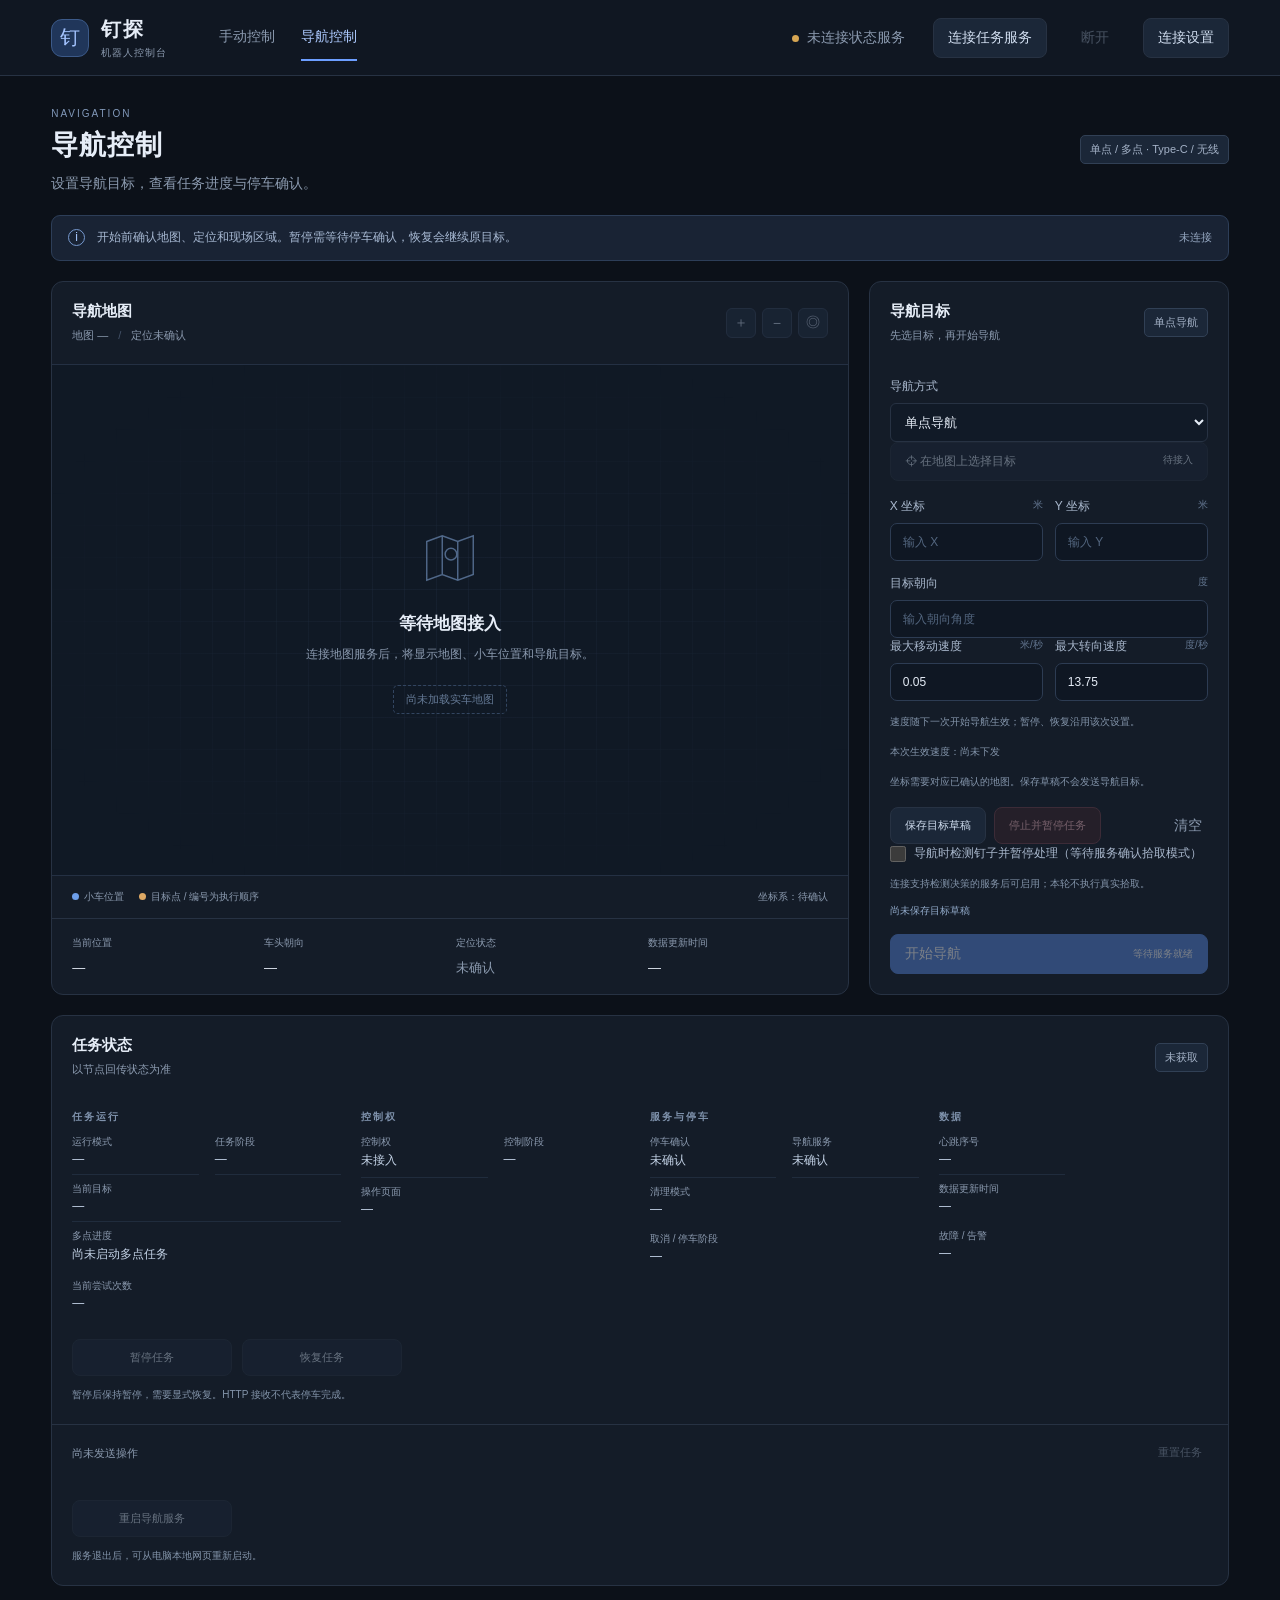
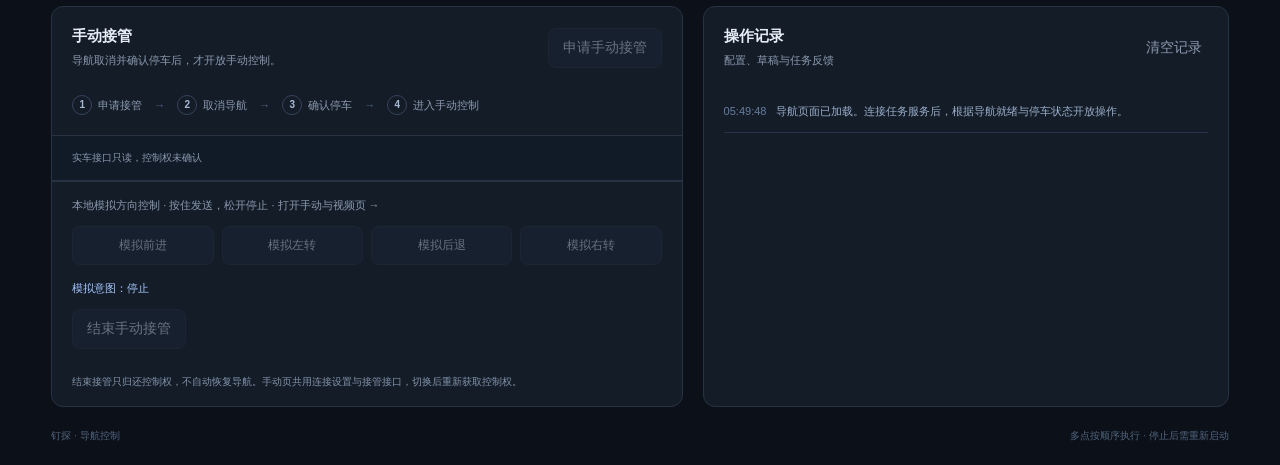
==== navigation.html @ 85d729f3 "Fix video connection settings across robot networks and verify HTTP frames" ====
<!DOCTYPE html>
<html lang="zh-CN">
<head>
  <meta charset="UTF-8" />
  <meta name="viewport" content="width=device-width, initial-scale=1.0" />
  <title>钉探 · 导航控制</title>
  <link rel="stylesheet" href="topbar.css" />
  <link rel="stylesheet" href="navigation.css?v=20261006-waypoints" />
  <link rel="stylesheet" href="connection-settings.css?v=20261006-video-network" />
</head>
<body>
  <header class="topbar">
    <a class="brand" href="index.html"><span class="brand-mark">钉</span><strong>钉探<span>机器人控制台</span></strong></a>
    <nav aria-label="控制页面"><a href="index.html">手动控制</a><a href="navigation.html" aria-current="page">导航控制</a></nav>
    <span class="connection"><i></i><span id="connectionText">未连接状态服务</span></span>
    <button class="button subtle" id="connectButton" type="button">连接任务服务</button>
    <button class="text-button" id="disconnectButton" type="button" disabled>断开</button>
    <button class="button subtle" id="settingsButton" type="button">连接设置</button>
  </header>
  <main>
    <div class="page-heading"><div><span class="eyebrow">NAVIGATION</span><h1>导航控制</h1><p>设置导航目标，查看任务进度与停车确认。</p></div><span class="version">单点 / 多点 · Type-C / 无线</span></div>
    <div class="notice"><span class="notice-icon">i</span><p>开始前确认地图、定位和现场区域。暂停需等待停车确认，恢复会继续原目标。</p><span id="modeNotice">未连接</span></div>
    <div class="workspace">
      <section class="map-card card" aria-labelledby="mapTitle">
        <div class="card-heading"><div><h2 id="mapTitle">导航地图</h2><p>地图 — <span class="separator">/</span> 定位未确认</p></div><div class="map-tools"><button disabled data-map-action="zoom-in" aria-label="放大地图">＋</button><button disabled data-map-action="zoom-out" aria-label="缩小地图">−</button><button disabled data-map-action="center" aria-label="回到小车位置">◎</button></div></div>
        <div class="map-stage"><div class="map-grid"></div><div class="map-empty"><svg viewBox="0 0 64 64" aria-hidden="true"><path d="M8 15l16-6 16 6 16-6v40l-16 6-16-6-16 6zM24 9v40M40 15v40"/><circle cx="33" cy="28" r="6"/></svg><h3>等待地图接入</h3><p>连接地图服务后，将显示地图、小车位置和导航目标。</p><span>尚未加载实车地图</span></div></div>
        <div class="map-footer"><div><span class="legend robot"></span>小车位置 <span class="legend target"></span>目标点 / 编号为执行顺序</div><span>坐标系：待确认</span></div>
        <div class="map-details"><div><span>当前位置</span><strong>—</strong></div><div><span>车头朝向</span><strong>—</strong></div><div><span>定位状态</span><strong class="muted">未确认</strong></div><div><span>数据更新时间</span><strong>—</strong></div></div>
      </section>
      <section class="card target-card" aria-labelledby="targetTitle">
        <div class="card-heading"><div><h2 id="targetTitle">导航目标</h2><p>先选目标，再开始导航</p></div><span class="small-tag" id="navigationModeTag">单点导航</span></div>
        <form id="goalForm">
          <label class="yaw-field">导航方式<select id="navigationMode"><option value="single">单点导航</option><option value="multi">多点导航</option></select></label>
          <button class="map-pick button subtle" type="button" disabled>⌖ 在地图上选择目标 <span>待接入</span></button>
          <div class="coordinate-fields"><label>X 坐标 <span>米</span><input id="goalX" type="number" step="any" placeholder="输入 X" required /></label><label>Y 坐标 <span>米</span><input id="goalY" type="number" step="any" placeholder="输入 Y" required /></label></div>
          <label class="yaw-field">目标朝向 <span>度</span><input id="goalYaw" type="number" step="any" placeholder="输入朝向角度" required /></label>
          <section id="routeEditor" class="route-editor" hidden aria-label="多点导航队列">
            <div class="draft-actions"><button type="button" class="button subtle" id="addWaypoint">加入当前点</button><button type="button" class="text-button" id="clearWaypoints">清空点位</button></div>
            <p class="form-hint" id="routeHint">选点并设置朝向后，点击“加入当前点”，最多 20 点；每到一点停车确认后继续。</p>
            <ol id="waypointList" class="waypoint-list"></ol>
          </section>
          <div class="coordinate-fields speed-fields"><label>最大移动速度 <span>米/秒</span><input id="maxLinearSpeed" type="number" min="0.001" max="0.06" step="any" value="0.05" required /></label><label>最大转向速度 <span>度/秒</span><input id="maxAngularSpeed" type="number" min="0.01" max="13.75" step="any" value="13.75" required /></label></div>
          <p class="form-hint" id="speedHint" role="status">速度随下一次开始导航生效；暂停、恢复沿用该次设置。</p>
          <p class="form-hint" id="appliedSpeed" role="status">本次生效速度：尚未下发</p>
          <p class="form-hint">坐标需要对应已确认的地图。保存草稿不会发送导航目标。</p>
          <div class="draft-actions"><button class="button subtle" type="submit">保存目标草稿</button><button class="button stop-button" id="stopButton" type="button" disabled>停止并暂停任务</button><button class="text-button" id="clearDraft" type="button">清空</button></div>
          <p><label class="pickup-option"><input id="autoPickup" type="checkbox" disabled> <span id="autoPickupLabel">导航时检测钉子并暂停处理（等待服务确认拾取模式）</span></label></p>
          <p class="form-hint" id="decisionStatus" role="status">连接支持检测决策的服务后可启用；本轮不执行真实拾取。</p>
          <p id="draftStatus" class="draft-status" role="status">尚未保存目标草稿</p>
          <button class="button primary full" id="startButton" type="button" disabled>开始导航 <span>等待服务就绪</span></button>
        </form>
      </section>
    </div>
    <section class="card task-card" aria-labelledby="taskTitle">
      <div class="card-heading"><div><h2 id="taskTitle">任务状态</h2><p>以节点回传状态为准</p></div><span class="small-tag" id="taskBadge">未获取</span></div>
      <div class="status-groups">
        <section class="status-group">
          <h3 class="status-group-title">任务运行</h3>
          <dl class="status-grid">
            <div class="status-item"><dt>运行模式</dt><dd id="missionMode">—</dd></div>
            <div class="status-item"><dt>任务阶段</dt><dd id="missionState">—</dd></div>
            <div class="status-item wide"><dt>当前目标</dt><dd id="missionGoal">—</dd></div>
            <div class="status-item wide"><dt>多点进度</dt><dd id="routeProgress" role="status">尚未启动多点任务</dd></div>
            <div class="status-item"><dt>当前尝试次数</dt><dd id="attemptState">—</dd></div>
          </dl>
        </section>
        <section class="status-group">
          <h3 class="status-group-title">控制权</h3>
          <dl class="status-grid">
            <div class="status-item"><dt>控制权</dt><dd id="controlOwner">未接入</dd></div>
            <div class="status-item"><dt>控制阶段</dt><dd id="controlPhase">—</dd></div>
            <div class="status-item"><dt>操作页面</dt><dd id="controllerPage">—</dd></div>
          </dl>
        </section>
        <section class="status-group">
          <h3 class="status-group-title">服务与停车</h3>
          <dl class="status-grid">
            <div class="status-item"><dt>停车确认</dt><dd id="stationaryState">未确认</dd></div>
            <div class="status-item"><dt>导航服务</dt><dd id="actionReady">未确认</dd></div>
            <div class="status-item"><dt>清理模式</dt><dd id="cleaningMode">—</dd></div>
            <div class="status-item wide"><dt>取消 / 停车阶段</dt><dd id="haltState">—</dd></div>
          </dl>
        </section>
        <section class="status-group">
          <h3 class="status-group-title">数据</h3>
          <dl class="status-grid">
            <div class="status-item"><dt>心跳序号</dt><dd id="statusSequence">—</dd></div>
            <div class="status-item wide"><dt>数据更新时间</dt><dd id="statusTime">—</dd></div>
            <div class="status-item wide"><dt>故障 / 告警</dt><dd id="missionAlarm">—</dd></div>
          </dl>
        </section>
      </div>
      <div class="task-actions"><button class="button subtle" id="pauseButton" disabled>暂停任务</button><button class="button subtle" id="resumeButton" disabled>恢复任务</button></div>
      <p class="form-hint">暂停后保持暂停，需要显式恢复。HTTP 接收不代表停车完成。</p><div class="command-panel"><p id="commandFeedback" role="status">尚未发送操作</p><button class="text-button" id="resetButton" disabled>重置任务</button></div>
      <div class="task-actions"><button class="button subtle" id="restartServiceButton" disabled>重启导航服务</button></div>
      <p class="form-hint" id="restartServiceStatus" role="status">服务退出后，可从电脑本地网页重新启动。</p>
      <dialog id="restartServiceDialog"><form method="dialog"><h2>重启导航服务</h2>
        <p>先结束旧服务，再将小车放回建图起点、保持原朝向。启动会重新初始化定位，不会发送行驶目标。</p>
        <p><label><input type="checkbox" id="restartOriginConfirmed" required> 小车已在起点、朝向一致且停稳，我在车旁，测试区域和线缆有余量。</label></p>
        <div class="task-actions"><button class="button subtle" value="cancel" formnovalidate>取消</button><button class="button" id="confirmRestartService" type="button">确认复位并启动</button></div>
      </form></dialog>
    </section>
    <div class="bottom-grid">
      <section class="card takeover-card"><div class="card-heading"><div><h2>手动接管</h2><p>导航取消并确认停车后，才开放手动控制。</p></div><button class="button subtle" id="requestManualButton" disabled>申请手动接管</button></div><div class="takeover-flow"><span><b>1</b>申请接管</span><i>→</i><span><b>2</b>取消导航</span><i>→</i><span><b>3</b>确认停车</span><i>→</i><span><b>4</b>进入手动控制</span></div><div class="takeover-note"><span id="takeoverStatus">实车接口只读，控制权未确认</span></div><div class="manual-panel"><p>本地模拟方向控制 · 按住发送，松开停止 · <a href="index.html">打开手动与视频页 →</a></p><div class="manual-pad"><button class="button subtle" data-direction="forward" disabled>模拟前进</button><button class="button subtle" data-direction="left" disabled>模拟左转</button><button class="button subtle" data-direction="backward" disabled>模拟后退</button><button class="button subtle" data-direction="right" disabled>模拟右转</button></div><p id="manualIntentState">模拟意图：停止</p><button class="button subtle" id="releaseManualButton" disabled>结束手动接管</button></div><p class="form-hint">结束接管只归还控制权，不自动恢复导航。手动页共用连接设置与接管接口，切换后重新获取控制权。</p></section>
      <section class="card log-card"><div class="card-heading"><div><h2>操作记录</h2><p>配置、草稿与任务反馈</p></div><button class="text-button" id="clearLog" type="button">清空记录</button></div><ul id="operationLog" class="operation-log" aria-live="polite"></ul></section>
    </div>
    <footer>钉探 · 导航控制 <span>多点按顺序执行 · 停止后需重新启动</span></footer>
  </main>
  <script type="module" src="navigation.js?v=20261006-video-network"></script>
</body>
</html>
---- topbar.css ----
/* ================================================================
   顶部导航栏（手动控制 / 导航控制 两页共用，以导航控制页为准）
   样式全部收敛在 .topbar 作用域内，不影响页面其他部分。
   ================================================================ */
.topbar {
  --tb-line: #273243;
  --tb-muted: #8b9aaf;
  --tb-accent: #6c9eff;
  --tb-orange: #d6a653;
  --tb-text: #e6edf7;
  height: auto;
  min-height: 76px;
  padding: 14px 4%;
  display: flex;
  align-items: center;
  gap: 28px;
  border-bottom: 1px solid var(--tb-line);
  background: #101722;
  flex-wrap: wrap;
  flex-shrink: 0;
  font-family: 'Segoe UI', 'Microsoft YaHei', sans-serif;
  font-size: 14px;
}
.topbar .brand {
  display: flex;
  align-items: center;
  gap: 12px;
  color: var(--tb-text);
  text-decoration: none;
}
.topbar .brand-mark {
  display: grid;
  place-items: center;
  width: 38px;
  height: 38px;
  background: #20365a;
  border: 1px solid #3c5a89;
  border-radius: 11px;
  font-size: 20px;
  color: #a4c4ff;
}
.topbar .brand strong { font-size: 20px; letter-spacing: 2px; color: var(--tb-text) }
.topbar .brand strong span {
  display: block;
  font-size: 10px;
  font-weight: 400;
  letter-spacing: 1px;
  color: var(--tb-muted);
  margin-top: 3px;
}
.topbar nav { display: flex; align-self: stretch; gap: 26px; margin-left: 24px }
.topbar nav a {
  display: flex;
  align-items: center;
  color: var(--tb-muted);
  border-bottom: 2px solid transparent;
  text-decoration: none;
}
.topbar nav a[aria-current] { color: #adcaff; border-bottom-color: var(--tb-accent) }
.topbar .connection { margin-left: auto; color: var(--tb-muted); white-space: nowrap }
.topbar .connection i {
  display: inline-block;
  width: 7px;
  height: 7px;
  border-radius: 50%;
  background: var(--tb-orange);
  margin-right: 8px;
}
.topbar .topbar-spacer { margin-left: auto }
.topbar .button {
  border: 1px solid var(--tb-line);
  border-radius: 8px;
  padding: 10px 14px;
  font-weight: 500;
  font-size: inherit;
  font-family: inherit;
  background: #1b2738;
  color: #d1def0;
  cursor: pointer;
}
.topbar .button:not(:disabled):hover { background: #24354d }
.topbar .button.primary { background: #5685dc; border-color: #5685dc; color: white }
.topbar .text-button { background: none; border: 0; color: var(--tb-muted); padding: 6px; cursor: pointer }
.topbar .text-button:hover { color: var(--tb-text) }
.topbar button:disabled { cursor: not-allowed; opacity: .44 }
.topbar button:focus-visible,
.topbar a:focus-visible { outline: 2px solid var(--tb-accent); outline-offset: 3px }

@media (max-width: 1000px) {
  .topbar { gap: 16px; padding-left: 24px; padding-right: 24px }
  .topbar nav { margin-left: 8px; gap: 18px }
}
@media (max-width: 760px) {
  .topbar { padding: 14px 20px; gap: 14px }
  .topbar .brand { margin-right: auto }
  .topbar .connection { margin-left: auto; font-size: 11px }
  .topbar .topbar-spacer { display: none }
  .topbar > .button { font-size: 11px; padding: 8px }
  .topbar nav { order: 4; width: 100%; margin: 0; gap: 25px }
  .topbar nav a { padding: 9px 0 5px }
}
---- navigation.css ----
:root {
  color-scheme: dark;
  --bg: #0c1119;
  --card: #141c28;
  --line: #273243;
  --text: #e6edf7;
  --muted: #8b9aaf;
  --accent: #6c9eff;
  --orange: #d6a653;
}
* { box-sizing: border-box }
body {
  margin: 0;
  background: var(--bg);
  color: var(--text);
  font-family: 'Segoe UI', 'Microsoft YaHei', sans-serif;
  font-size: 14px;
}
button, input { font: inherit }
button, a, input { -webkit-tap-highlight-color: transparent }
a { color: inherit; text-decoration: none }
button { cursor: pointer }
button:disabled { cursor: not-allowed; opacity: .44 }
button:focus-visible, a:focus-visible, input:focus-visible {
  outline: 2px solid var(--accent);
  outline-offset: 3px;
}

/* 顶部导航栏样式见 topbar.css（两页共用） */

/* ---------- 按钮与表单 ---------- */
.button {
  border: 1px solid var(--line);
  border-radius: 8px;
  padding: 10px 14px;
  font-weight: 500;
}
.subtle { background: #1b2738; color: #d1def0 }
.subtle:not(:disabled):hover { background: #24354d }
.primary { background: #5685dc; border-color: #5685dc; color: white }
.primary:not(:disabled):hover { background: #6394ed }
.text-button { background: none; border: 0; color: var(--muted); padding: 6px; cursor: pointer }
.text-button:hover { color: var(--text) }

/* ---------- 页面骨架 ---------- */
main { max-width: 1530px; margin: auto; padding: 28px 4% 14px }
.page-heading {
  display: flex;
  justify-content: space-between;
  align-items: center;
  margin-bottom: 20px;
}
.eyebrow { color: #8299ba; font-size: 10px; letter-spacing: 2px }
h1 { font-size: 27px; letter-spacing: 1px; margin: 7px 0 9px }
p { color: var(--muted); line-height: 1.65; margin: 0 }
.version, .small-tag {
  font-size: 11px;
  background: #1b2738;
  border: 1px solid #314055;
  color: #a4b2c7;
  padding: 6px 9px;
  border-radius: 5px;
  white-space: nowrap;
}
.notice {
  display: flex;
  align-items: center;
  gap: 12px;
  padding: 12px 16px;
  background: #192334;
  border: 1px solid #2d3e58;
  border-radius: 9px;
  margin-bottom: 20px;
}
.notice p { color: #a8bad4; font-size: 12px }
.notice > span:last-child { margin-left: auto; font-size: 11px; white-space: nowrap; color: #94a6c0 }
.notice-icon {
  border: 1px solid #7699cf;
  color: #a7c8ff;
  width: 17px;
  height: 17px;
  border-radius: 50%;
  text-align: center;
  font-size: 12px;
  flex-shrink: 0;
}

/* ---------- 主工作区：地图 + 侧栏 ---------- */
.workspace {
  display: grid;
  grid-template-columns: minmax(0, 1fr) 360px;
  gap: 20px;
}
.card {
  border: 1px solid var(--line);
  background: var(--card);
  border-radius: 12px;
  overflow: hidden;
}
.card-heading {
  display: flex;
  justify-content: space-between;
  align-items: center;
  padding: 20px;
  gap: 12px;
}
h2 { font-size: 15px; margin: 0 0 5px; font-weight: 600 }
h3 { font-size: 17px; margin: 20px 0 10px }
.card-heading p { font-size: 11px }
.separator { margin: 0 7px; color: #45536a }

.map-tools { display: flex; gap: 6px }
.map-tools button {
  width: 30px;
  height: 30px;
  color: #bccbe1;
  background: #1e2c40;
  border: 1px solid #34445c;
  border-radius: 6px;
}
.map-card { display: flex; flex-direction: column; align-self: stretch }
.map-stage {
  position: relative;
  flex: 1;
  min-height: 314px;
  overflow: hidden;
  background: #101925;
  display: grid;
  place-items: center;
  border-block: 1px solid #243043;
}
.map-grid {
  position: absolute;
  inset: 0;
  background-image: linear-gradient(#27344a44 1px, transparent 1px), linear-gradient(90deg, #27344a44 1px, transparent 1px);
  background-size: 32px 32px;
  mask-image: radial-gradient(ellipse, black 15%, transparent 80%);
}
.map-empty { text-align: center; position: relative; padding: 24px }
.map-empty svg { width: 62px; height: 62px; fill: none; stroke: #506889; stroke-width: 1.5 }
.map-empty p { font-size: 12px }
.map-empty > span {
  display: inline-block;
  color: #647995;
  font-size: 11px;
  margin-top: 20px;
  padding: 6px 12px;
  border: 1px dashed #324560;
  border-radius: 5px;
}
.map-footer {
  padding: 14px 20px;
  display: flex;
  align-items: center;
  justify-content: space-between;
  color: var(--muted);
  font-size: 10px;
}
.legend { display: inline-block; width: 7px; height: 7px; margin: 0 5px 0 12px; border-radius: 50% }
.legend:first-child { margin-left: 0 }
.robot { background: #6d9eea }
.target { background: #dda864 }
.path { background: #7ea799 }
.map-details {
  display: grid;
  grid-template-columns: repeat(4, 1fr);
  padding: 17px 20px;
  border-top: 1px solid var(--line);
  gap: 12px;
}
.map-details span { font-size: 10px; color: var(--muted); display: block; margin-bottom: 9px }
.map-details strong { font-size: 13px; font-weight: 500 }
.muted { color: var(--muted) }

/* ---------- 侧栏：目标 + 任务状态 ---------- */
.target-card form { padding: 0 20px 20px }
.map-pick {
  width: 100%;
  font-size: 12px;
  display: flex;
  justify-content: space-between;
  margin: 0 0 17px;
}
.map-pick span { font-size: 10px }
.coordinate-fields { display: grid; grid-template-columns: 1fr 1fr; gap: 12px }
label { display: block; color: #a9b8cd; font-size: 12px }
label > span { float: right; font-size: 10px; color: #637690 }
.pickup-option { display: flex; align-items: flex-start; gap: 8px; line-height: 1.6 }
.pickup-option > #autoPickupLabel { float: none; font-size: 12px; color: inherit }
.pickup-option > #autoPickup { width: 16px; height: 16px; margin: 2px 0 0; padding: 0; flex: 0 0 16px }
input {
  display: block;
  width: 100%;
  padding: 11px 12px;
  background: #0f1723;
  border: 1px solid #2d3c53;
  border-radius: 7px;
  color: var(--text);
  margin-top: 8px;
  min-width: 0;
}
input::placeholder { color: #53667f }
.yaw-field { margin-top: 14px }
.form-hint { font-size: 10px; line-height: 1.8; color: #8394aa; margin-top: 12px }
.draft-actions { display: flex; gap: 8px; flex-wrap: wrap; align-items: center; margin-top: 16px }
#clearDraft { margin-left: auto }
.draft-actions .button { font-size: 11px }
.draft-status { font-size: 10px; color: #91a9c8; margin: 10px 0 14px; min-height: 17px }
.full { width: 100%; display: flex; align-items: center; justify-content: space-between }
.full span { font-size: 10px; font-weight: 400 }

/* 任务状态：横向分组，窄屏依次折行 */
.task-card { margin-top: 20px }
.status-groups { display: grid; grid-template-columns: repeat(4, minmax(0, 1fr)); gap: 20px; padding: 0 20px }
.status-group { min-width: 0 }
.status-group-title {
  font-size: 10px;
  font-weight: 600;
  letter-spacing: 2px;
  color: #7f92ac;
  margin: 12px 0 4px;
}
.status-grid {
  margin: 0;
  display: grid;
  grid-template-columns: 1fr 1fr;
  gap: 0 16px;
}
.status-item { padding: 7px 0 8px; border-bottom: 1px solid #202c3d }
.status-item:last-child { border-bottom-color: transparent }
.status-item.wide { grid-column: 1 / -1 }
.status-item dt { font-size: 10px; color: var(--muted); margin: 0 0 3px }
.status-item dd {
  margin: 0;
  font-size: 12px;
  color: #c3d2e6;
  overflow-wrap: anywhere;
  font-variant-numeric: tabular-nums;
}
.status-grid .status-item:nth-last-child(-n+2):not(.wide) { border-bottom-color: transparent }
.status-grid .status-item.wide:nth-last-child(-n+2) { border-bottom-color: transparent }

.task-actions { display: grid; grid-template-columns: repeat(2, minmax(0, 160px)); gap: 10px; margin: 20px 20px 0 }
.task-actions .button { font-size: 11px }
.task-card > .form-hint { margin: 10px 20px 20px }

/* ---------- 底部：接管 + 操作记录 ---------- */
.bottom-grid {
  display: grid;
  grid-template-columns: 1.2fr 1fr;
  gap: 20px;
  margin-top: 20px;
}
.takeover-flow {
  display: flex;
  gap: 12px;
  align-items: center;
  padding: 5px 20px 20px;
  font-size: 11px;
  color: var(--muted);
  flex-wrap: wrap;
}
.takeover-flow b {
  display: inline-grid;
  place-items: center;
  width: 20px;
  height: 20px;
  border: 1px solid #34445c;
  border-radius: 50%;
  margin-right: 6px;
  color: #a7b9d1;
  font-size: 10px;
}
.takeover-flow i { font-style: normal; color: #516681 }
.takeover-note {
  display: flex;
  align-items: center;
  justify-content: space-between;
  gap: 14px;
  padding: 15px 20px;
  background: #111a27;
  border-block: 1px solid var(--line);
  font-size: 10px;
  color: var(--muted);
}
.stop-button { background: #3b252b; border-color: #70404b; color: #f3b5bf; font-size: 11px }
.takeover-card > .form-hint { padding: 0 20px 15px; margin-top: 10px }
.log-card { display: flex; flex-direction: column; min-width: 0; min-height: 320px; contain: size }
.operation-log {
  list-style: none;
  margin: 0;
  padding: 0 20px 20px;
  flex: 1;
  height: 0;
  overflow: auto;
  min-height: 0;
  overflow-anchor: none;
}
.operation-log li {
  display: flex;
  gap: 10px;
  border-bottom: 1px solid #263347;
  padding: 12px 0;
  font-size: 11px;
  line-height: 1.7;
}
.operation-log time { font-variant-numeric: tabular-nums; color: #667f9f; flex-shrink: 0 }
.operation-log span { color: #9aafca; flex: 1; min-width: 0; overflow-wrap: anywhere }
.operation-log li.error span { color: #eda5ab }
footer {
  display: flex;
  justify-content: space-between;
  font-size: 10px;
  color: #51647f;
  padding: 22px 0 8px;
}

/* ---------- 连接设置弹窗 ---------- */
dialog {
  background: var(--card);
  color: var(--text);
  border: 1px solid #354968;
  border-radius: 12px;
  padding: 24px;
  width: min(470px, 90vw);
}
dialog::backdrop { background: #050911b3 }
dialog p { font-size: 12px; margin: 12px 0 }
dialog label { margin-top: 24px }
.dialog-heading { display: flex; align-items: center; justify-content: space-between }
.dialog-actions { text-align: right; margin-top: 24px }
#settingsError { color: #f6a6ae; min-height: 20px; font-size: 11px }

/* ---------- 地图与只读状态 ---------- */
.navigation-map {
  display: block;
  position: absolute;
  inset: 0;
  width: 100%;
  height: 100%;
  touch-action: none;
  user-select: none;
  image-rendering: pixelated;
}
.navigation-map[hidden], .map-empty[hidden] { display: none }

.command-panel, .manual-panel { padding: 14px 20px; border-top: 1px solid var(--line) }
.command-panel { display: flex; align-items: center; gap: 12px }
.command-panel p { font-size: 11px; overflow-wrap: anywhere; flex: 1 }
.command-panel button { flex-shrink: 0; font-size: 11px }
.manual-panel p { font-size: 11px; margin-bottom: 12px }
.manual-pad {
  display: grid;
  grid-template-columns: repeat(4, minmax(0, 1fr));
  gap: 8px;
  margin-bottom: 14px;
}
.manual-pad button { touch-action: none; user-select: none; font-size: 12px }
.manual-pad button:active:not(:disabled) { background: #355482 }
#manualIntentState { color: #a7c8ff }

/* ---------- 响应式 ---------- */
.route-editor { margin: 12px 0; padding: 12px; border: 1px solid var(--line); border-radius: 8px }
.route-editor[hidden] { display: none }
.waypoint-list { padding-left: 22px; max-height: 220px; overflow: auto; font-size: 11px }
.waypoint-list li { padding: 8px 0; border-bottom: 1px solid var(--line) }
.waypoint-list .waypoint-actions { display: flex; gap: 10px; margin-top: 5px }
.waypoint-list li.current { color: #e8b462 }
.waypoint-list li.completed { color: #6cbd9c }
#navigationMode { width: 100%; padding: 10px; margin-top: 8px; background: #111a27; color: var(--text); border: 1px solid var(--line); border-radius: 6px }
@media (min-width: 1500px) {
  .workspace { grid-template-columns: minmax(0, 1fr) 380px }
  .map-stage { min-height: 334px }
}
@media (max-width: 1000px) {
  .workspace { grid-template-columns: minmax(0, 1fr) 320px }
  .map-details { grid-template-columns: 1fr 1fr }
  .map-stage { min-height: 320px }
  .status-groups { grid-template-columns: repeat(2, minmax(0, 1fr)) }
  .map-footer { gap: 12px; flex-wrap: wrap }
  .bottom-grid { grid-template-columns: 1fr 1fr }
}
@media (max-width: 760px) {
  main { padding: 24px 16px }
  .page-heading { align-items: flex-start; gap: 12px }
  .version { font-size: 9px; margin-top: 10px }
  .page-heading p { font-size: 12px }
  .notice > span:last-child { display: none }
  .navigation-preview .notice > span:last-child { display: block; margin-left: 28px; white-space: normal }
  .workspace, .bottom-grid { grid-template-columns: 1fr }
  .map-stage { flex: none; height: 200px; min-height: 200px }
  .status-groups { grid-template-columns: 1fr }
  .log-card { contain: none; height: 360px; min-height: 0 }
  .operation-log { flex: 1; height: 0; min-height: 0 }
  .map-details { grid-template-columns: repeat(4, 1fr) }
  .takeover-flow { gap: 10px }
  .takeover-flow i { display: none }
  .takeover-note { flex-wrap: wrap }
  footer { gap: 14px; flex-wrap: wrap }
}
@media (max-width: 420px) {
  .manual-pad { grid-template-columns: 1fr 1fr }
  .command-panel { align-items: flex-start; flex-wrap: wrap }
  .status-grid { grid-template-columns: 1fr }
  .status-item.wide { grid-column: auto }
}
@media (prefers-reduced-motion: reduce) {
  * { scroll-behavior: auto }
}
---- connection-settings.css ----
/* Dialog only: the existing page grids, panels and video size stay unchanged. */
dialog.connection-settings{color:#e6edf3;background:#161b22;border:1px solid #30363d;border-radius:10px;padding:22px;width:min(460px,90vw);max-height:85vh;margin:auto;font:14px 'Segoe UI','Microsoft YaHei',sans-serif}
.connection-settings::backdrop{background:#0009}.connection-settings .settings-heading{display:flex;justify-content:space-between;align-items:center}.connection-settings label{display:block;margin:14px 0;color:#a9b8cd}.connection-settings input,.connection-settings select{box-sizing:border-box;display:block;width:100%;margin-top:7px;padding:9px;background:#0d1117;color:#e6edf3;border:1px solid #30363d;border-radius:6px;font:inherit}.connection-settings button{padding:8px 12px;border:1px solid #30363d;border-radius:6px;background:#1b2738;color:#e6edf3;cursor:pointer}.connection-settings p{font-size:12px;line-height:1.7;color:#8b9aaf;margin:12px 0}.connection-settings [data-error]{color:#e98a91}.connection-settings summary{cursor:pointer;color:#a9b8cd}
.connection-settings .follow-operator { display:flex;align-items:center;gap:8px;font-size:12px }
.connection-settings .follow-operator input { width:auto;margin:0 }
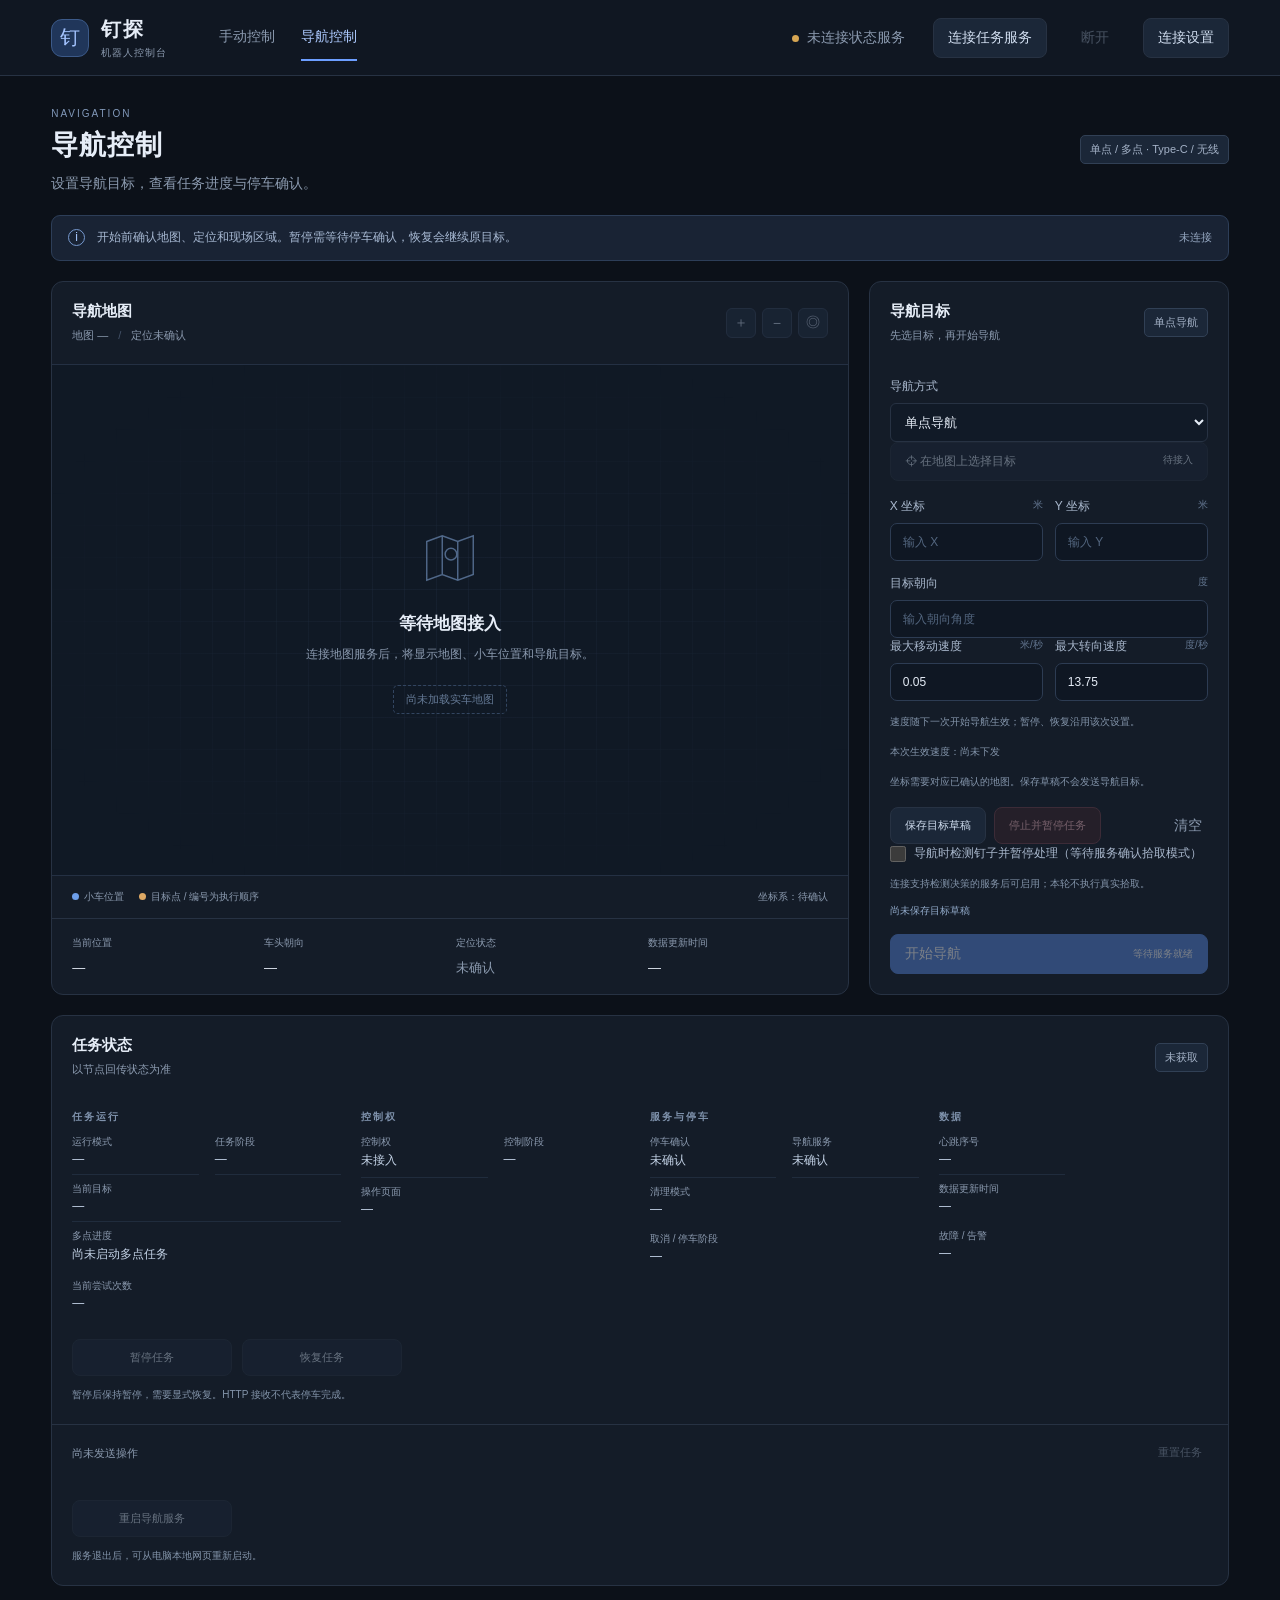
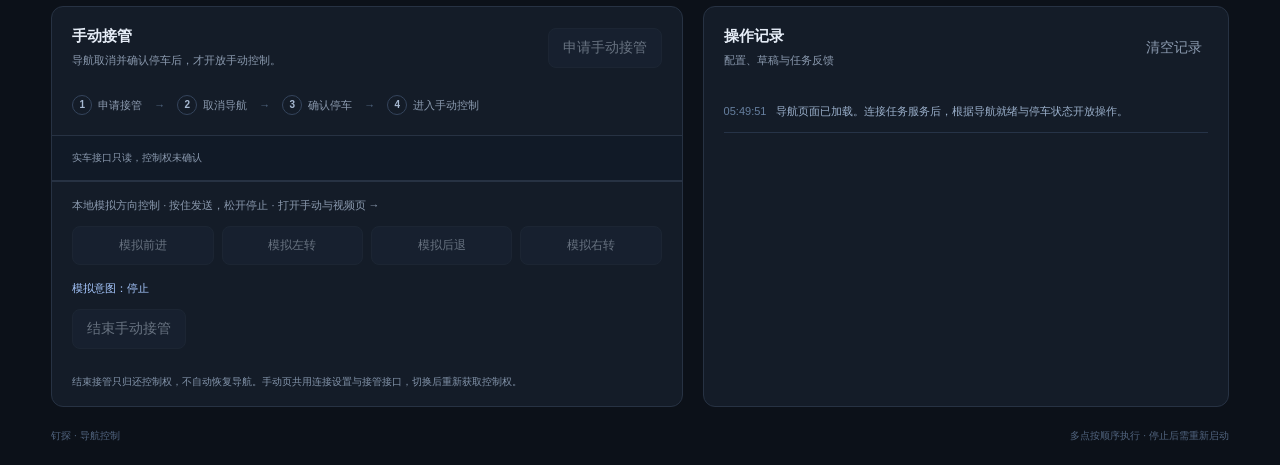
==== commit 3e282f26: "Connect web manual control to shared navigation guard" ====
--- a/navigation.html
+++ b/navigation.html
@@ -106,6 +106,6 @@
     </div>
     <footer>钉探 · 导航控制 <span>多点按顺序执行 · 停止后需重新启动</span></footer>
   </main>
-  <script type="module" src="navigation.js?v=20261006-video-network"></script>
+  <script type="module" src="navigation.js?v=20261006-manual"></script>
 </body>
 </html>
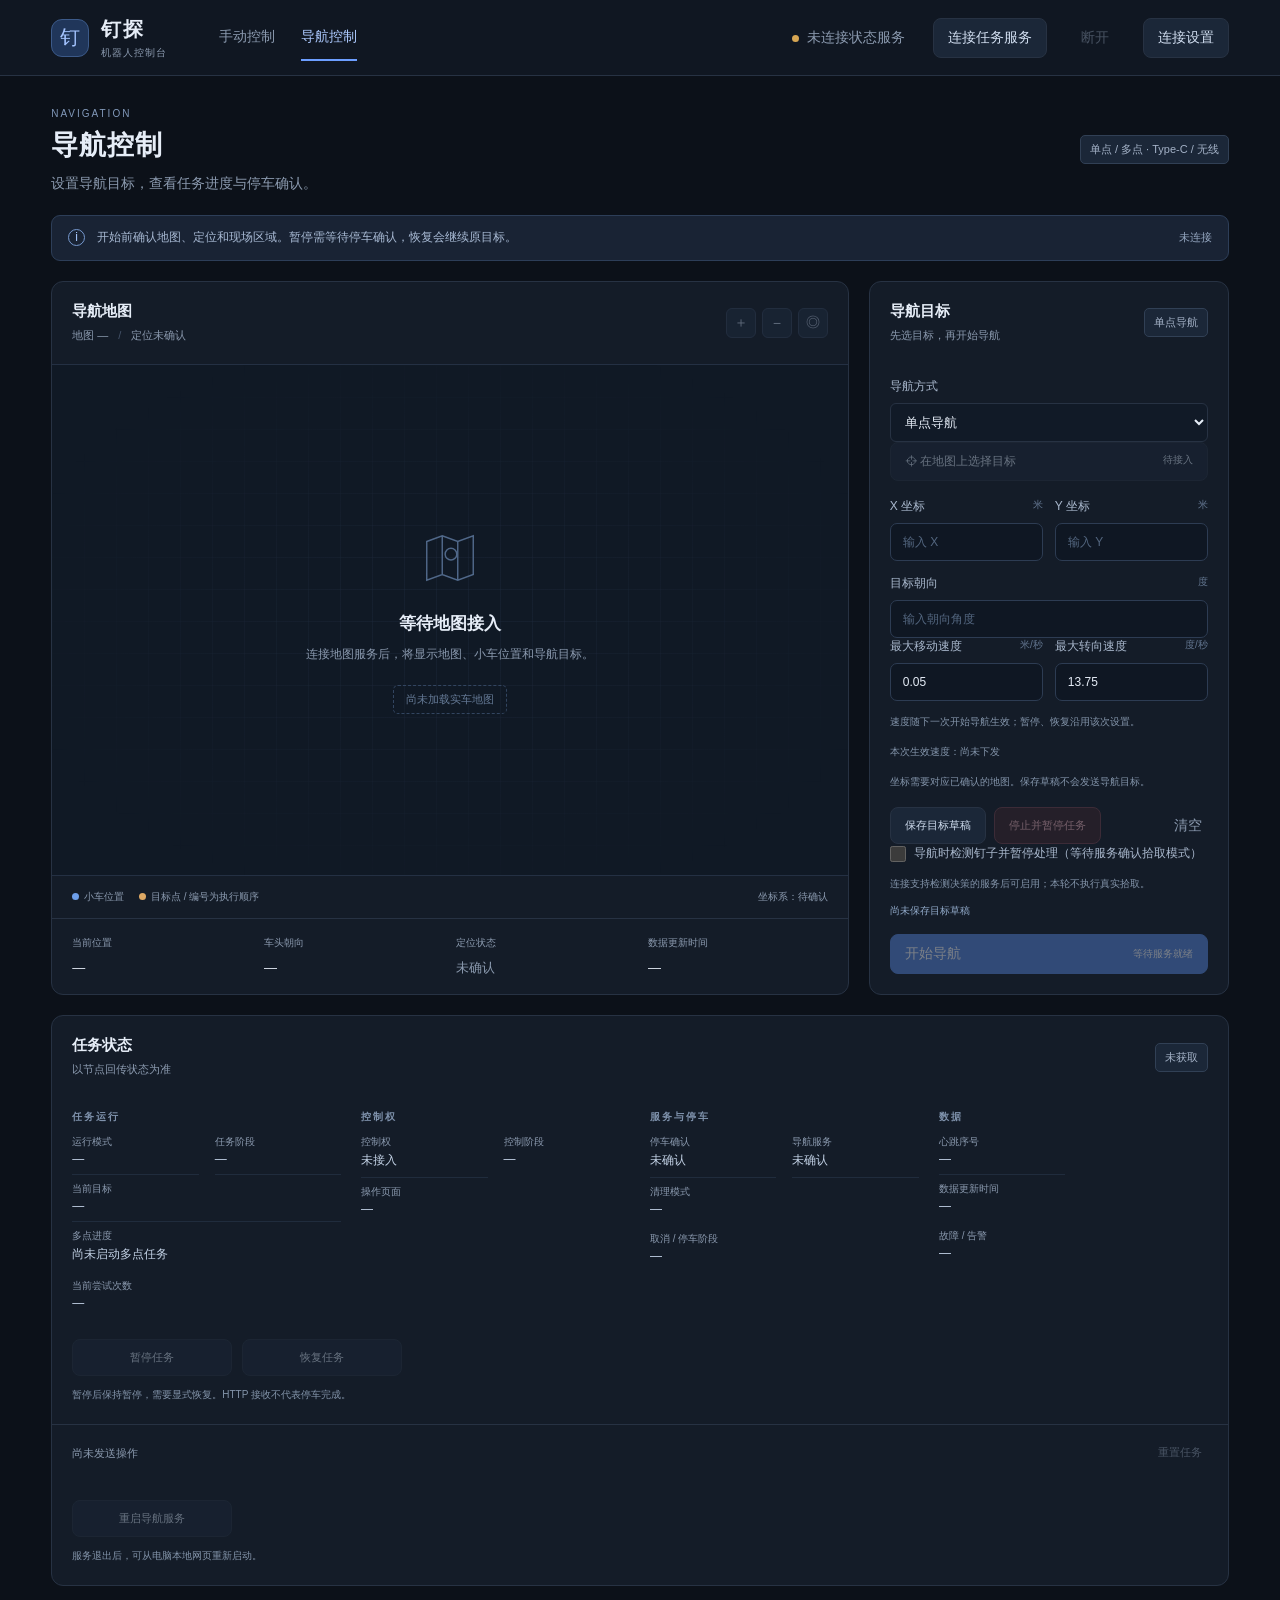
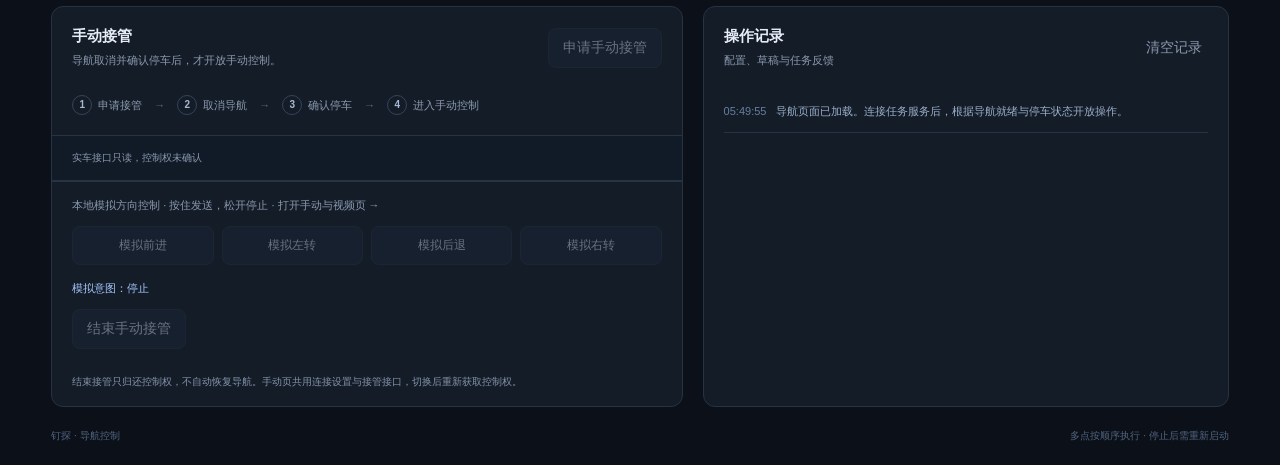
==== commit a42bb076: "Add navigation detection action demo feedback" ====
--- a/navigation.html
+++ b/navigation.html
@@ -106,6 +106,6 @@
     </div>
     <footer>钉探 · 导航控制 <span>多点按顺序执行 · 停止后需重新启动</span></footer>
   </main>
-  <script type="module" src="navigation.js?v=20261006-manual"></script>
+  <script type="module" src="navigation.js?v=20261006-action-demo"></script>
 </body>
 </html>
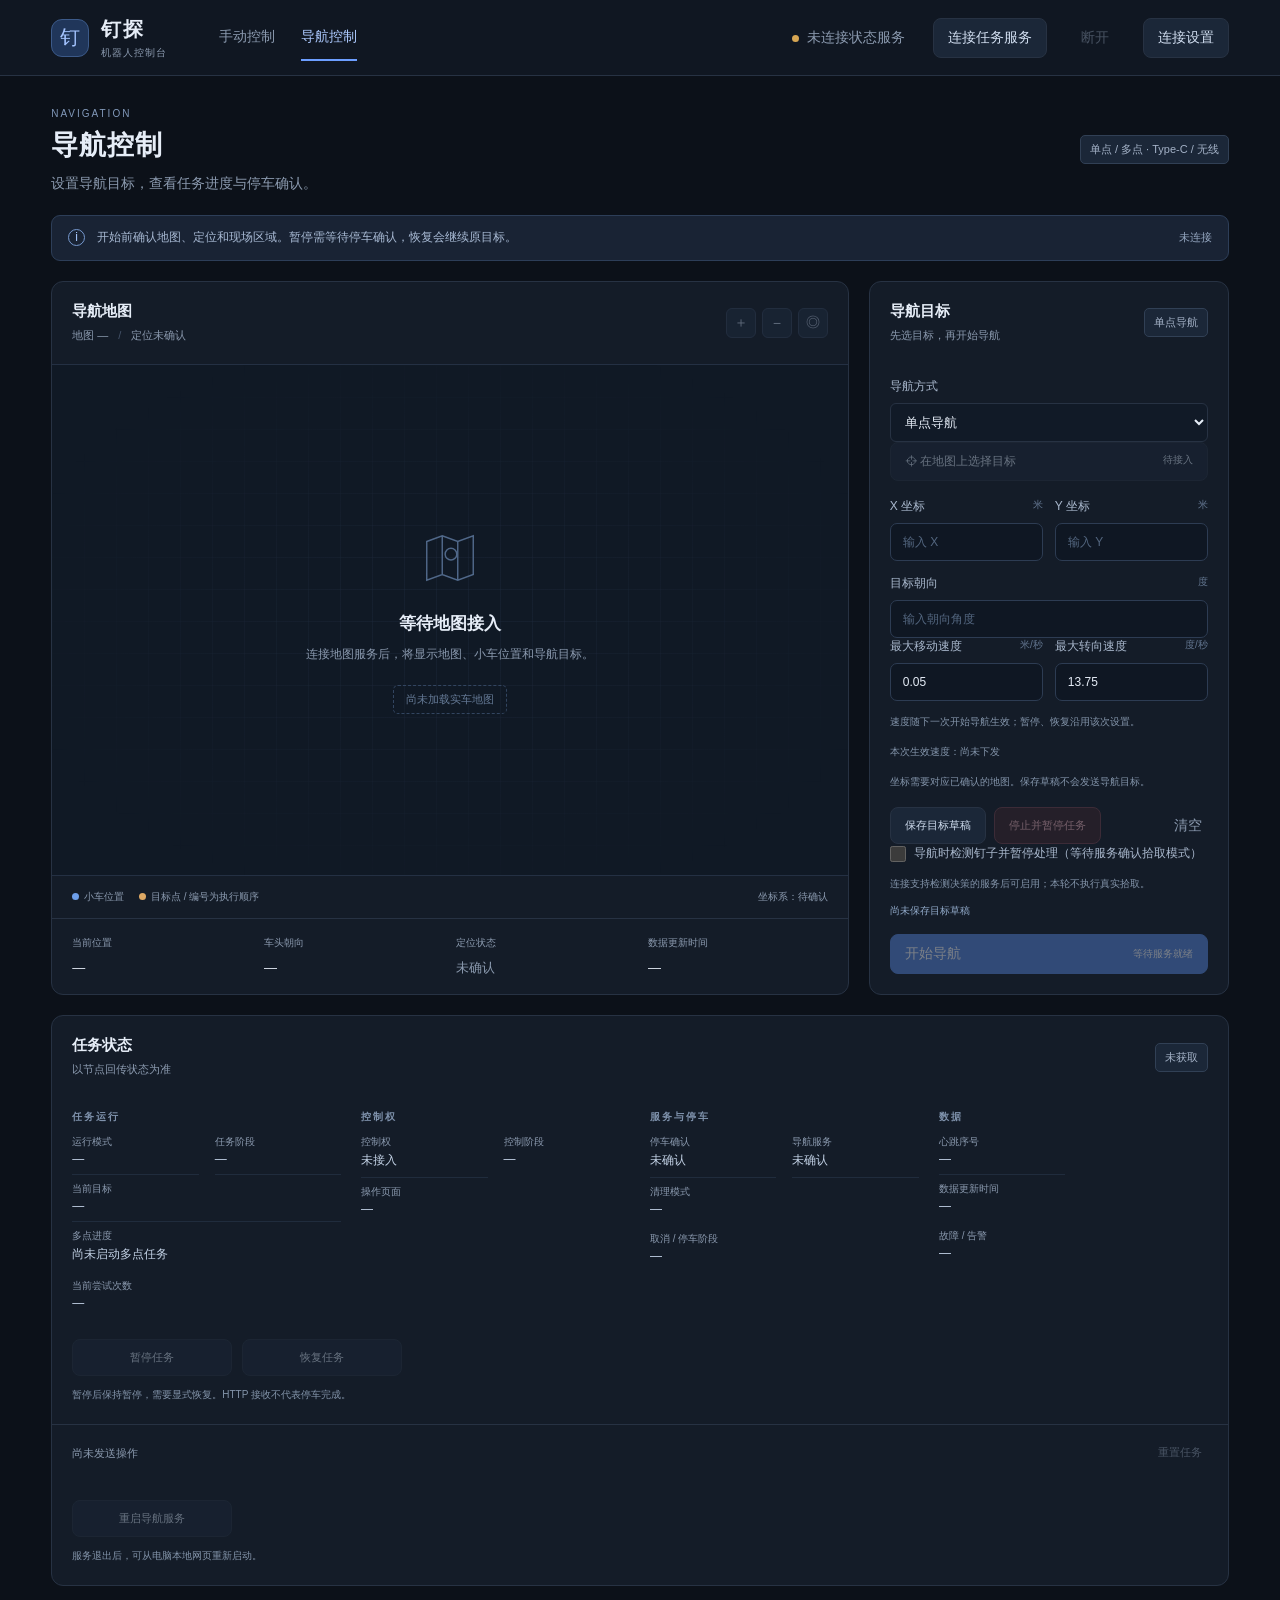
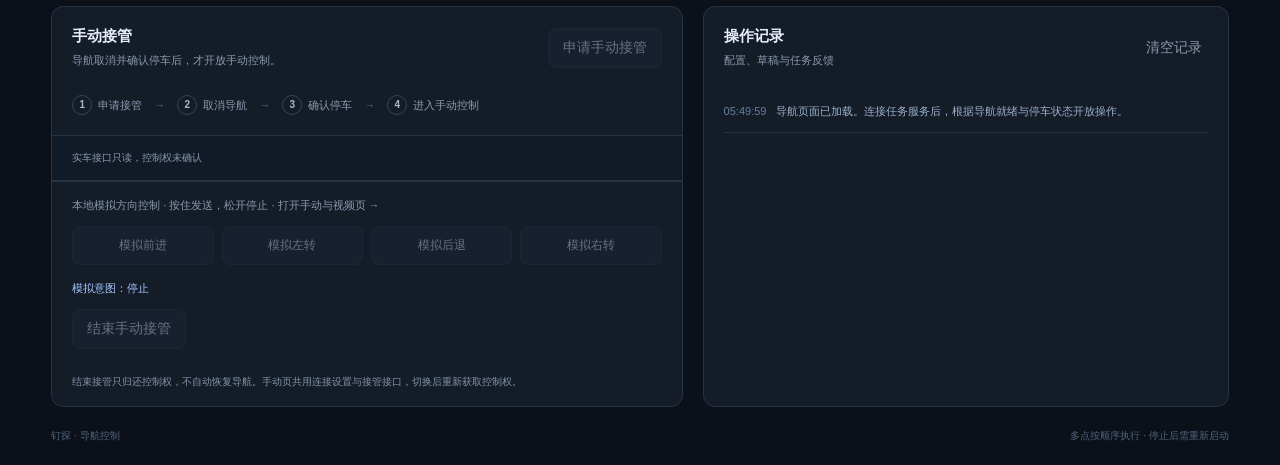
==== commit 2a7999a1: "Show detection demo stop confirmation wait" ====
--- a/navigation.html
+++ b/navigation.html
@@ -106,6 +106,6 @@
     </div>
     <footer>钉探 · 导航控制 <span>多点按顺序执行 · 停止后需重新启动</span></footer>
   </main>
-  <script type="module" src="navigation.js?v=20261006-action-demo"></script>
+  <script type="module" src="navigation.js?v=20261007-demo-stop-wait"></script>
 </body>
 </html>
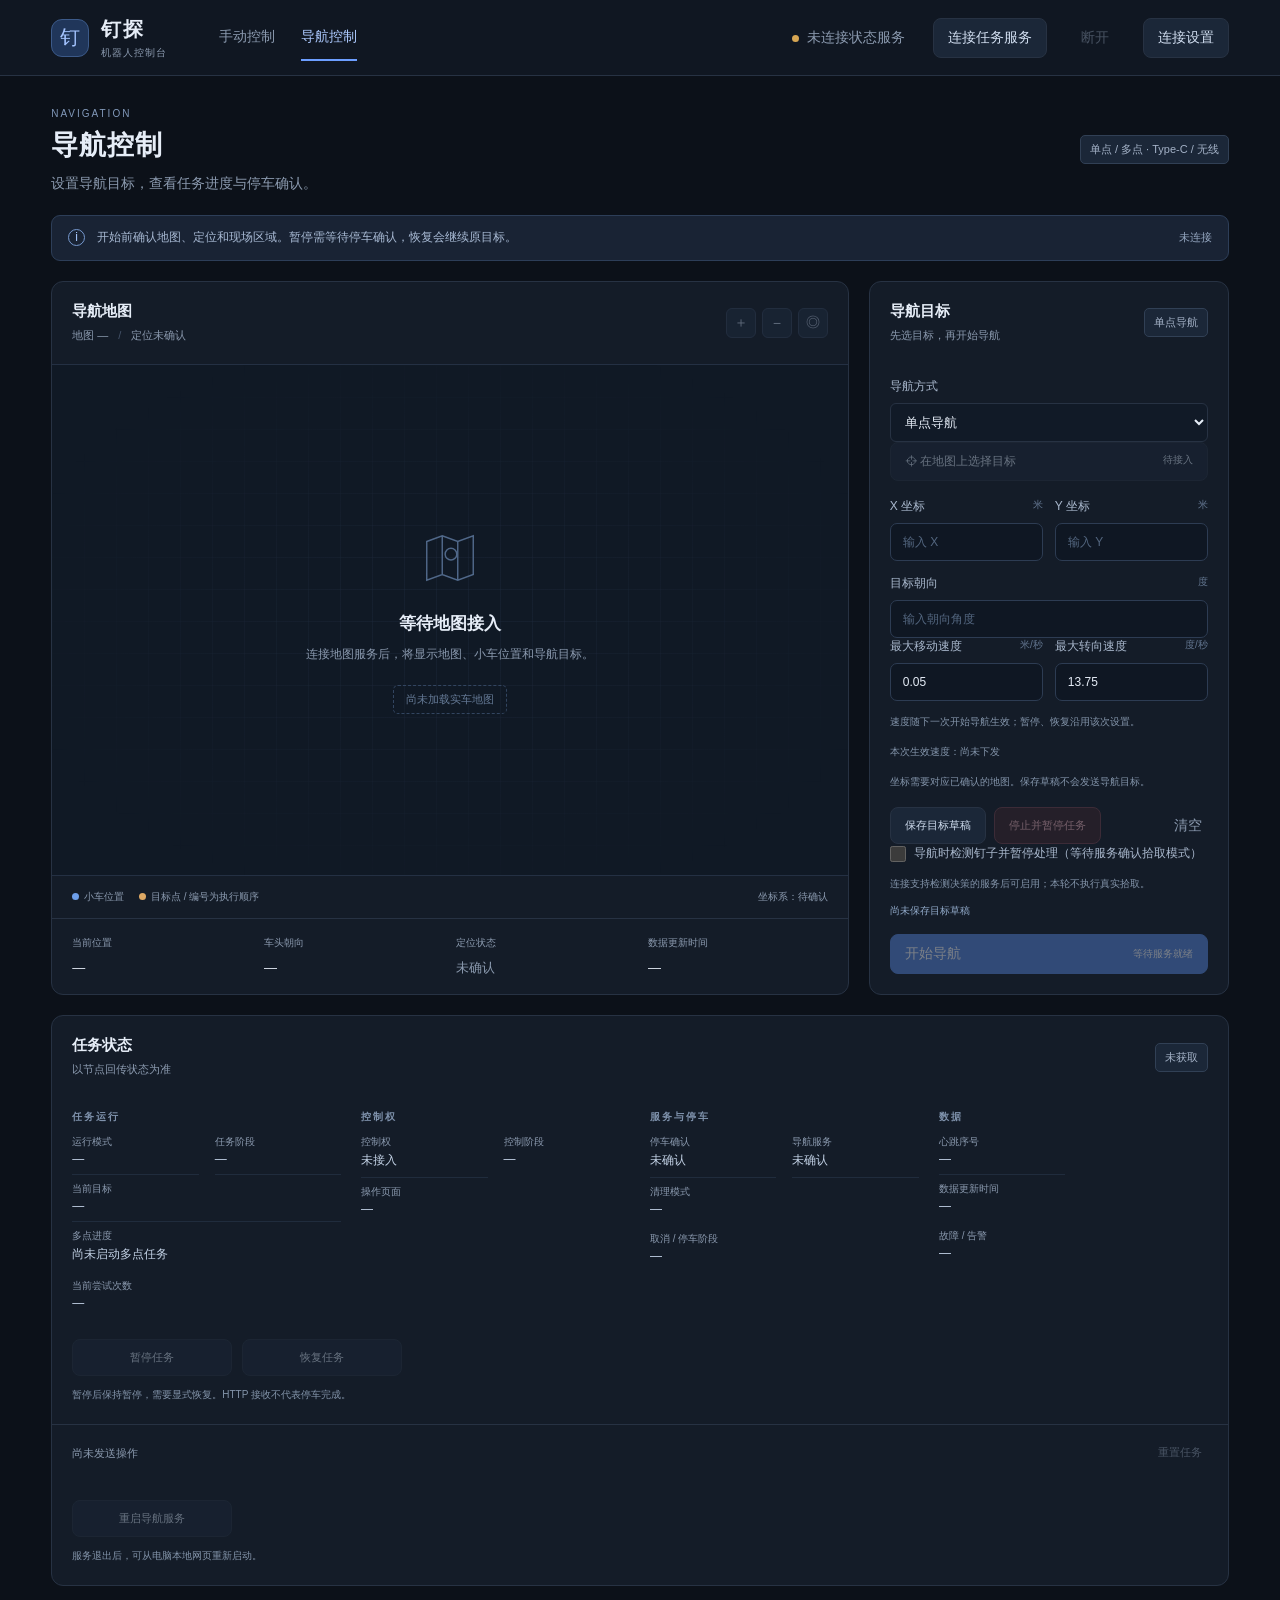
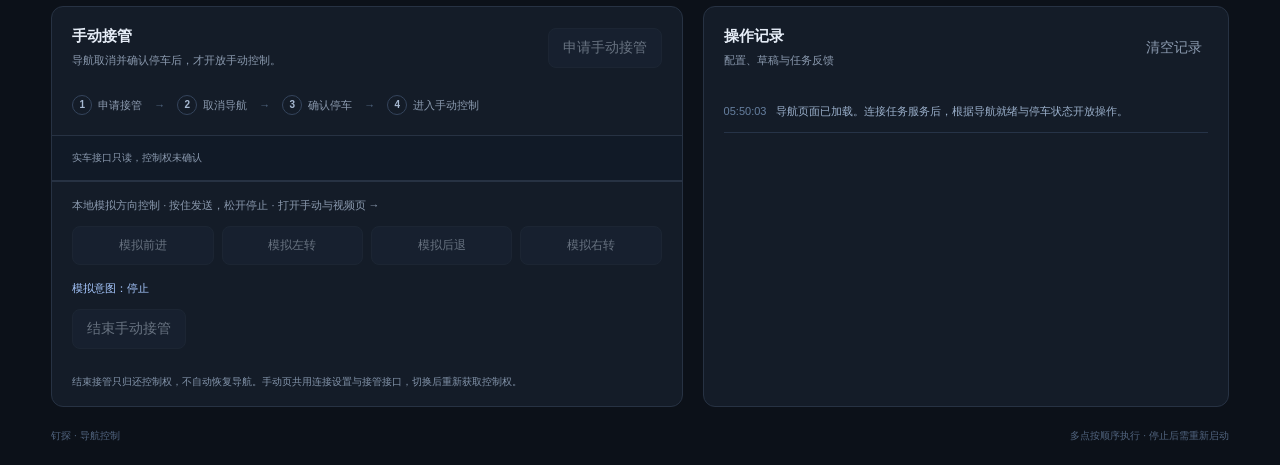
==== commit a4ef0275: "Remove retired pickup protocol and web controls" ====
--- a/navigation.html
+++ b/navigation.html
@@ -106,6 +106,6 @@
     </div>
     <footer>钉探 · 导航控制 <span>多点按顺序执行 · 停止后需重新启动</span></footer>
   </main>
-  <script type="module" src="navigation.js?v=20261007-demo-stop-wait"></script>
+  <script type="module" src="navigation.js?v=20261007-retire-pickup"></script>
 </body>
 </html>
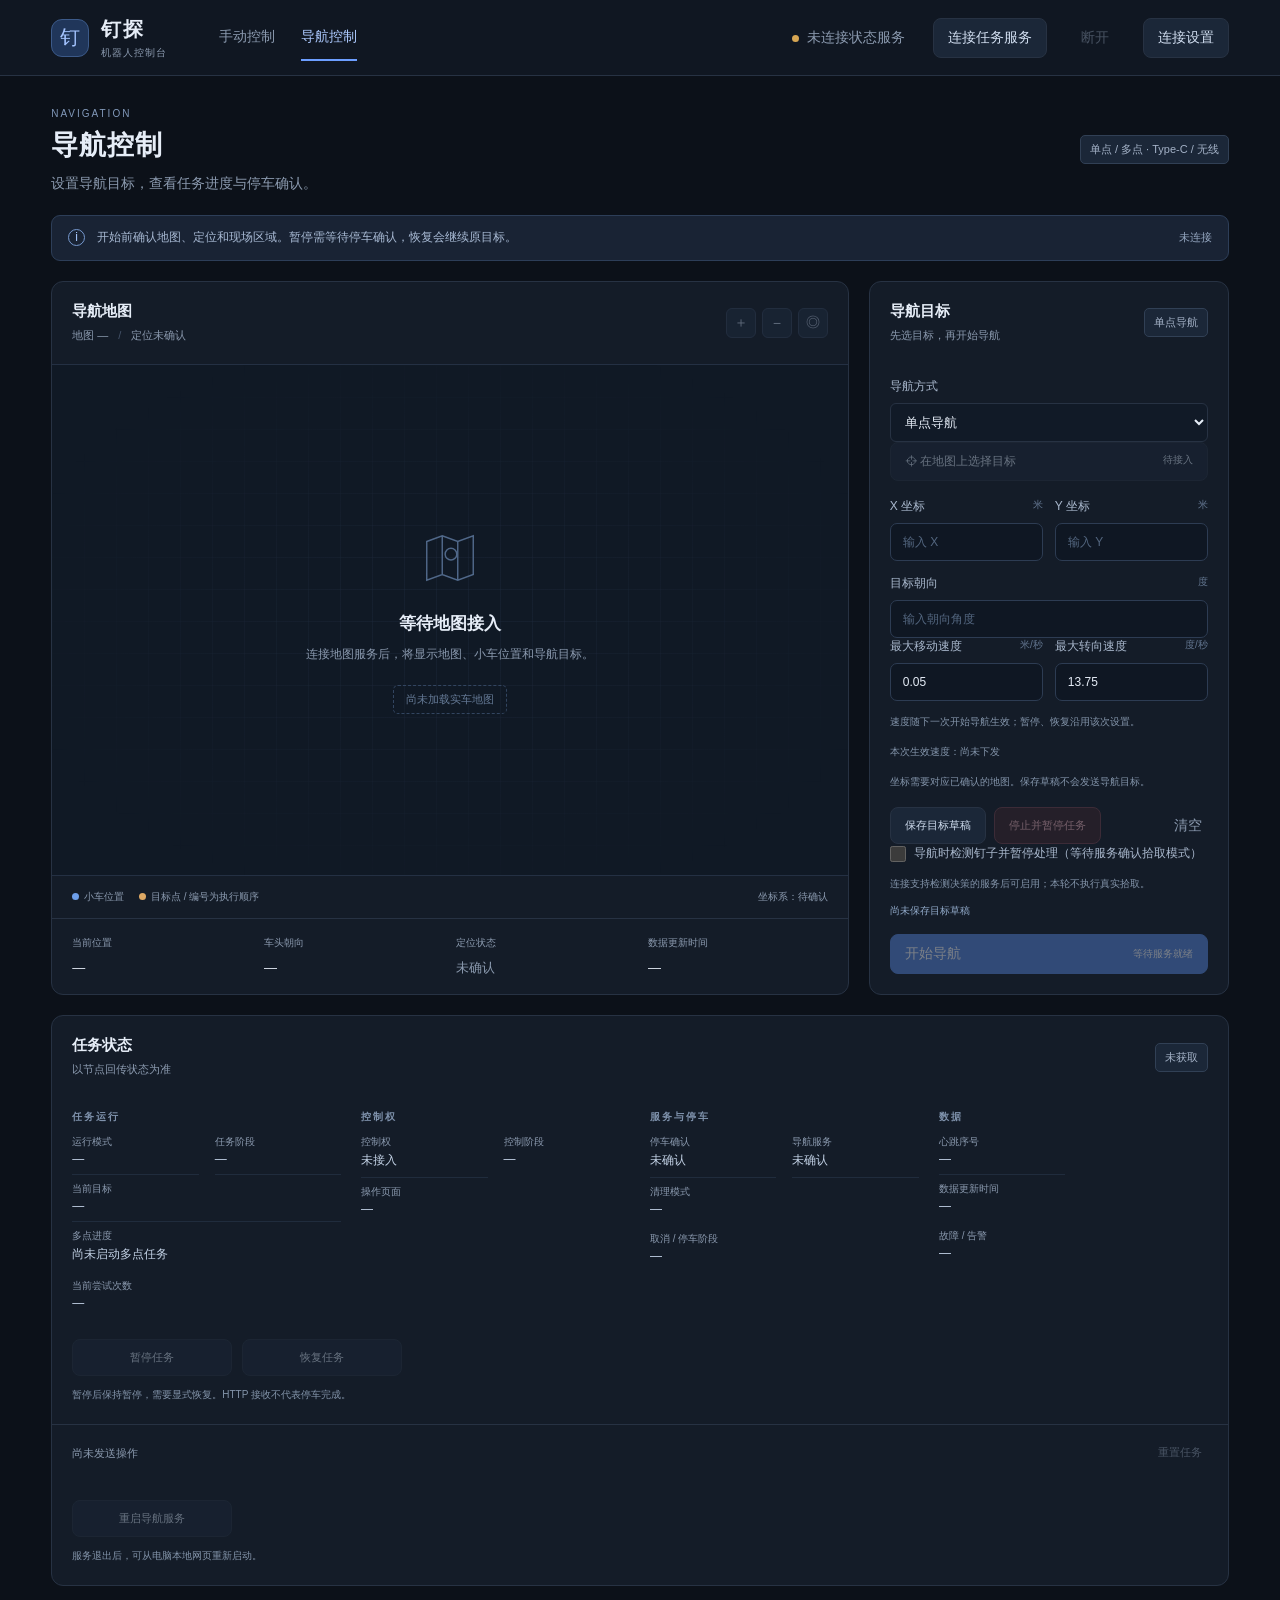
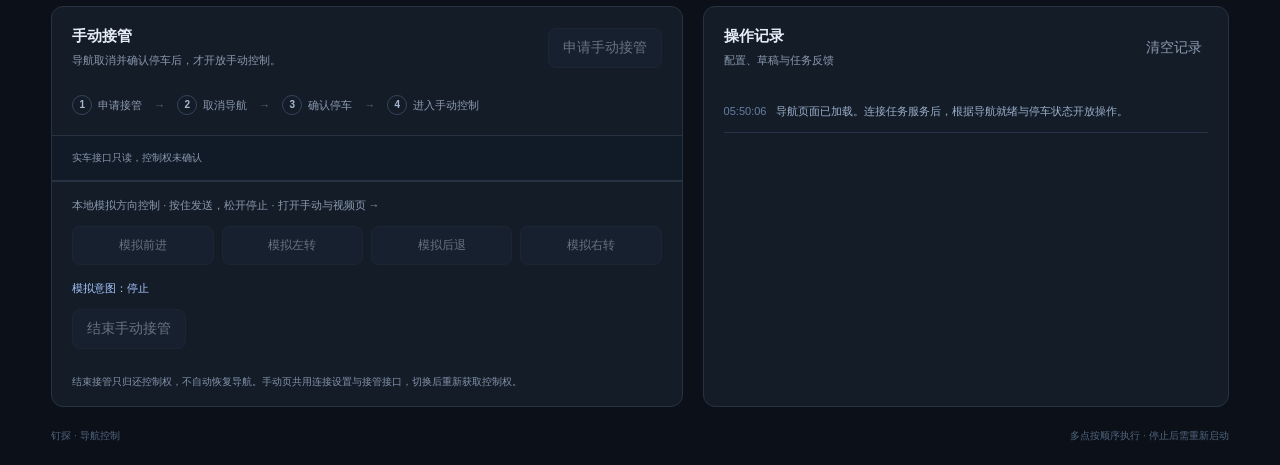
==== commit eae8fee5: "Fix already-reached navigation status and document waypoint edge cases" ====
--- a/navigation.html
+++ b/navigation.html
@@ -106,6 +106,6 @@
     </div>
     <footer>钉探 · 导航控制 <span>多点按顺序执行 · 停止后需重新启动</span></footer>
   </main>
-  <script type="module" src="navigation.js?v=20261007-retire-pickup"></script>
+  <script type="module" src="navigation.js?v=20261007-goal-edges"></script>
 </body>
 </html>
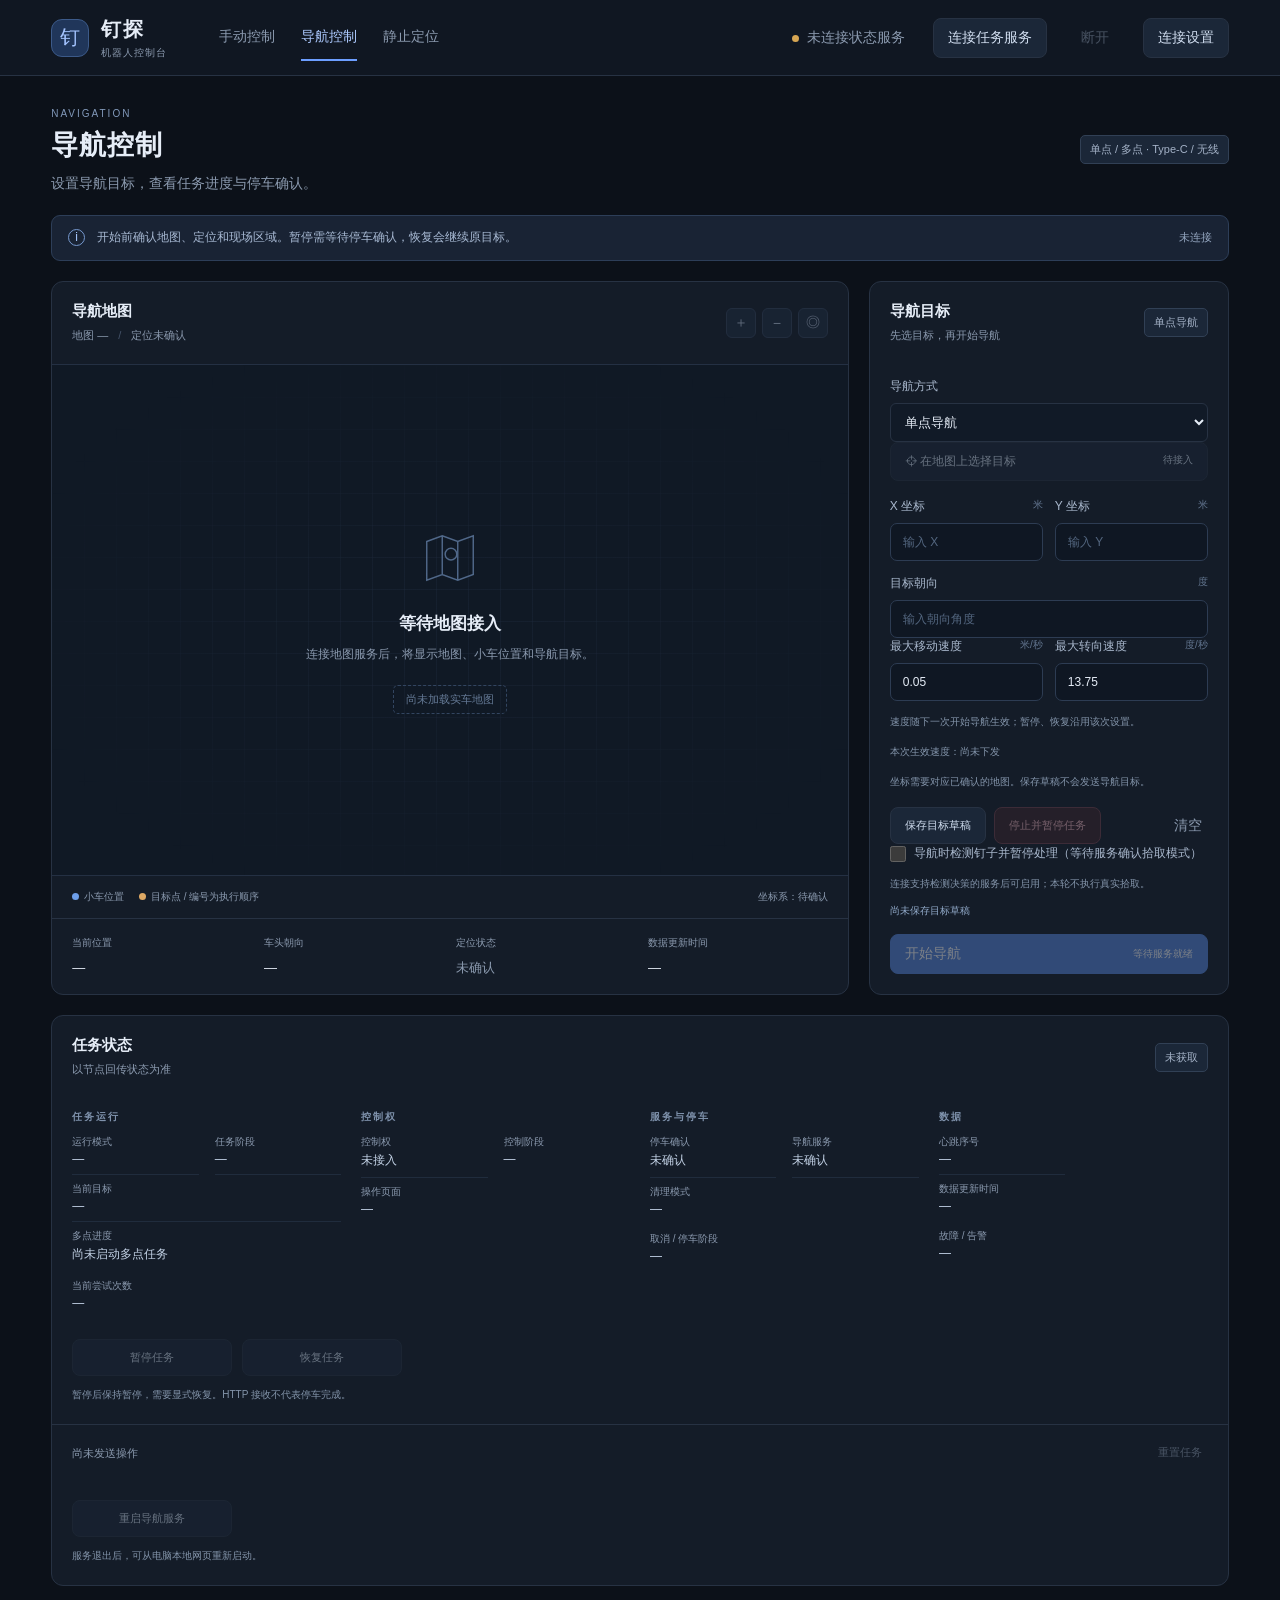
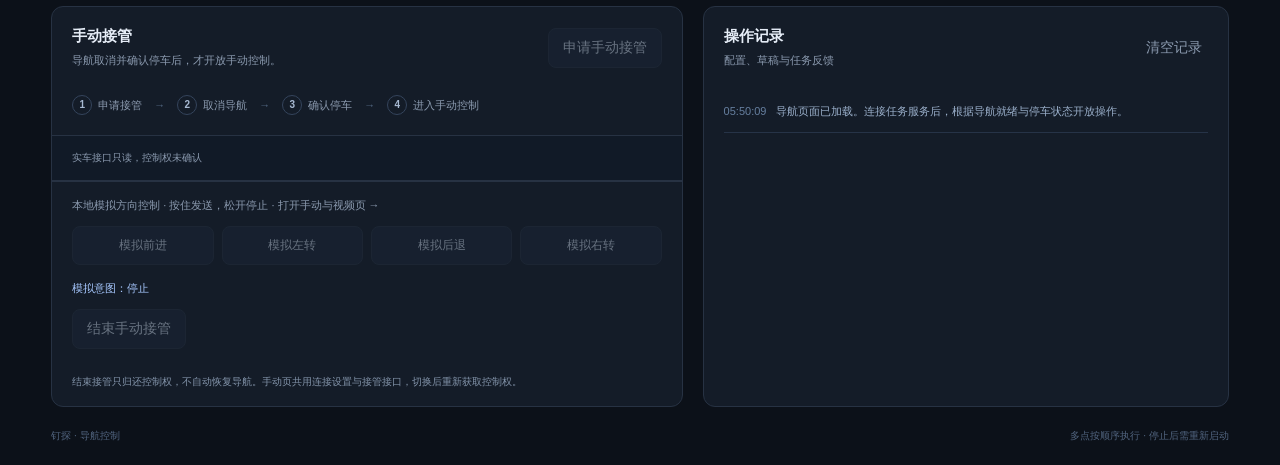
==== commit 6679cc28: "Add read-only pickup ground calibration and stationary localization page" ====
--- a/navigation.html
+++ b/navigation.html
@@ -11,7 +11,7 @@
 <body>
   <header class="topbar">
     <a class="brand" href="index.html"><span class="brand-mark">钉</span><strong>钉探<span>机器人控制台</span></strong></a>
-    <nav aria-label="控制页面"><a href="index.html">手动控制</a><a href="navigation.html" aria-current="page">导航控制</a></nav>
+    <nav aria-label="控制页面"><a href="index.html">手动控制</a><a href="navigation.html" aria-current="page">导航控制</a><a href="pickup-localization.html">静止定位</a></nav>
     <span class="connection"><i></i><span id="connectionText">未连接状态服务</span></span>
     <button class="button subtle" id="connectButton" type="button">连接任务服务</button>
     <button class="text-button" id="disconnectButton" type="button" disabled>断开</button>
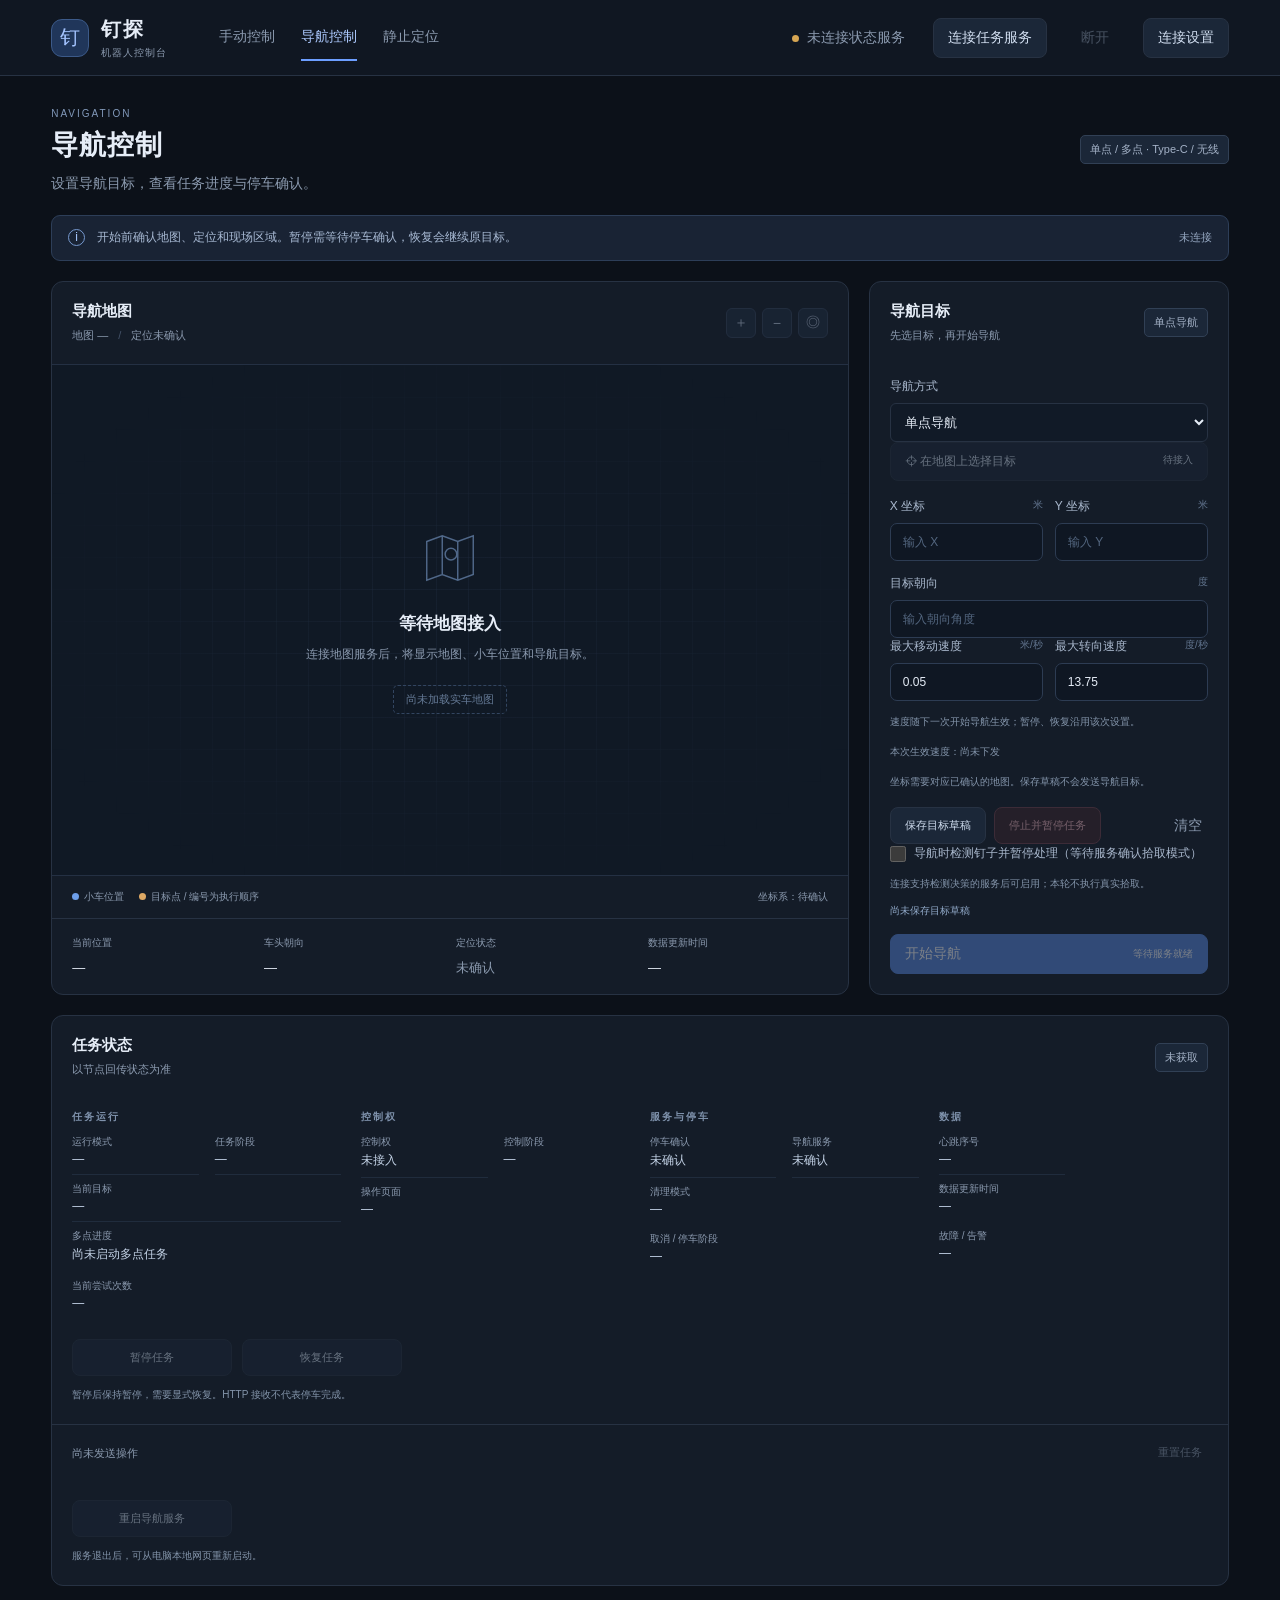
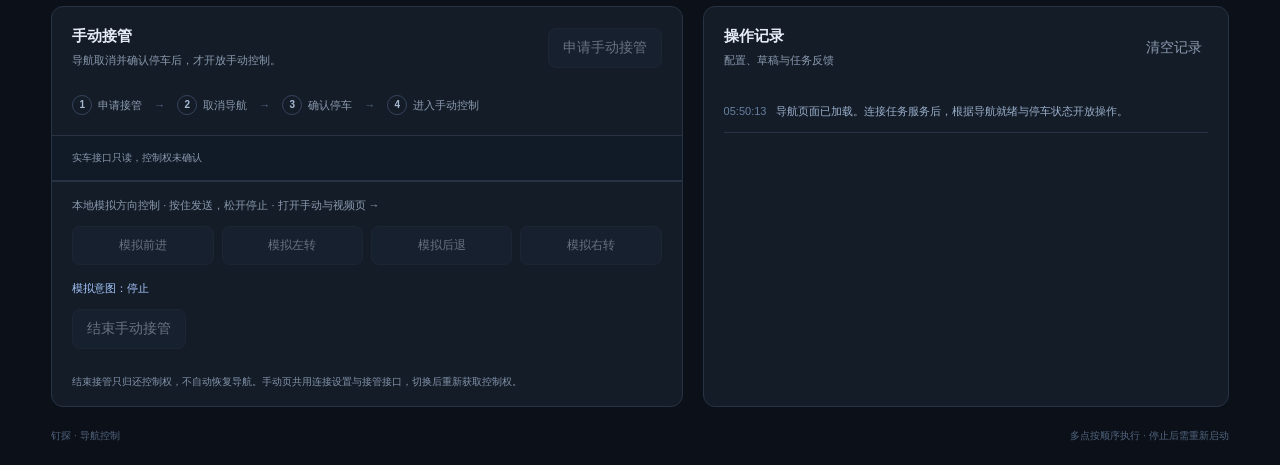
==== commit 504e6c9c: "Add calibrated magnet pickup controls and independent speed limits" ====
--- a/navigation.html
+++ b/navigation.html
@@ -46,6 +46,11 @@
           <div class="draft-actions"><button class="button subtle" type="submit">保存目标草稿</button><button class="button stop-button" id="stopButton" type="button" disabled>停止并暂停任务</button><button class="text-button" id="clearDraft" type="button">清空</button></div>
           <p><label class="pickup-option"><input id="autoPickup" type="checkbox" disabled> <span id="autoPickupLabel">导航时检测钉子并暂停处理（等待服务确认拾取模式）</span></label></p>
           <p class="form-hint" id="decisionStatus" role="status">连接支持检测决策的服务后可启用；本轮不执行真实拾取。</p>
+          <section id="pickupSpeedSettings" hidden aria-label="拾取速度设置">
+            <div class="coordinate-fields speed-fields"><label>拾取最大移动速度 <span>米/秒</span><input id="pickupLinearSpeed" type="number" min="0.001" max="0.3" step="any" value="0.04"></label><label>拾取最大转向速度 <span>度/秒</span><input id="pickupAngularSpeed" type="number" min="0.01" max="45" step="any" value="13.75"></label></div>
+            <button type="button" class="text-button" id="savePickupSpeed">保存拾取速度草稿</button>
+            <p class="form-hint" id="pickupSpeedHint">上限与导航相同：0.3 米/秒、45 度/秒；随下一次任务生效。</p>
+          </section>
           <p id="draftStatus" class="draft-status" role="status">尚未保存目标草稿</p>
           <button class="button primary full" id="startButton" type="button" disabled>开始导航 <span>等待服务就绪</span></button>
         </form>
@@ -106,6 +111,6 @@
     </div>
     <footer>钉探 · 导航控制 <span>多点按顺序执行 · 停止后需重新启动</span></footer>
   </main>
-  <script type="module" src="navigation.js?v=20261007-goal-edges"></script>
+  <script type="module" src="navigation.js?v=20261007-calibrated-pickup"></script>
 </body>
 </html>
